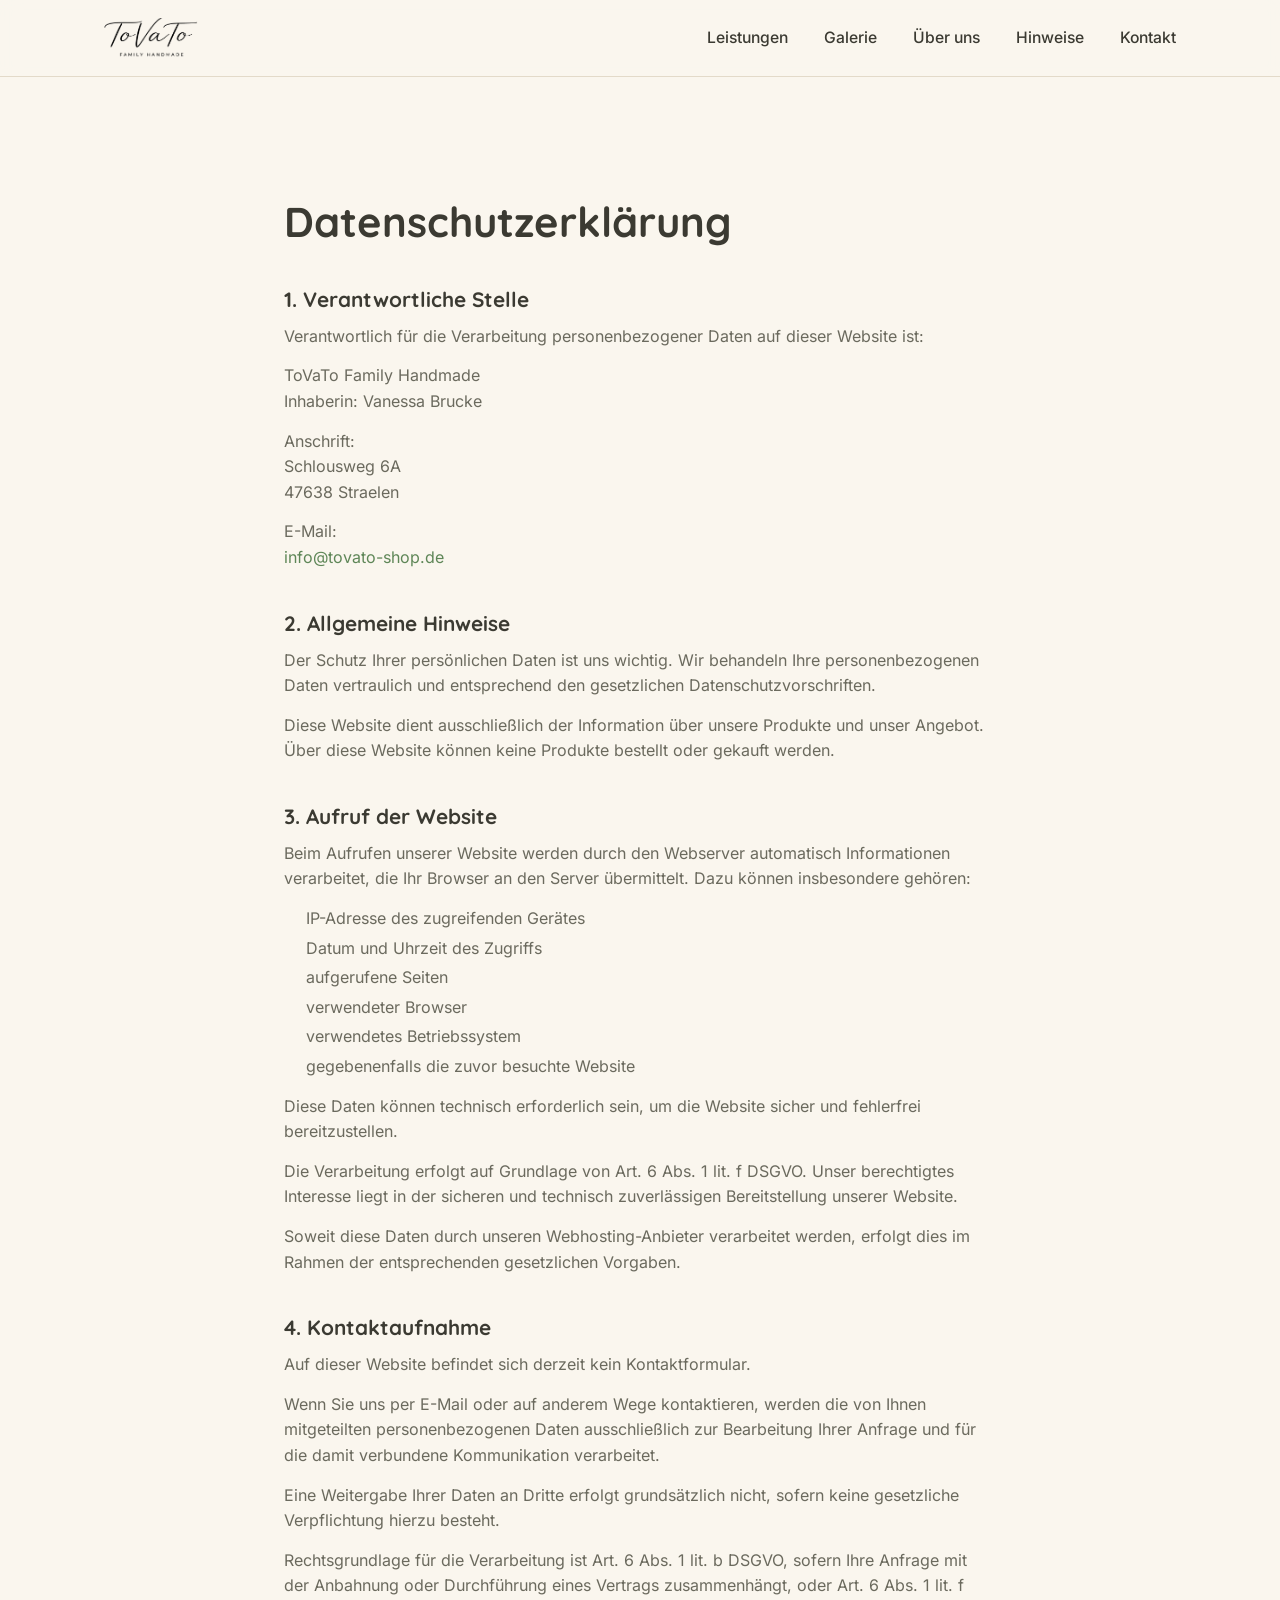
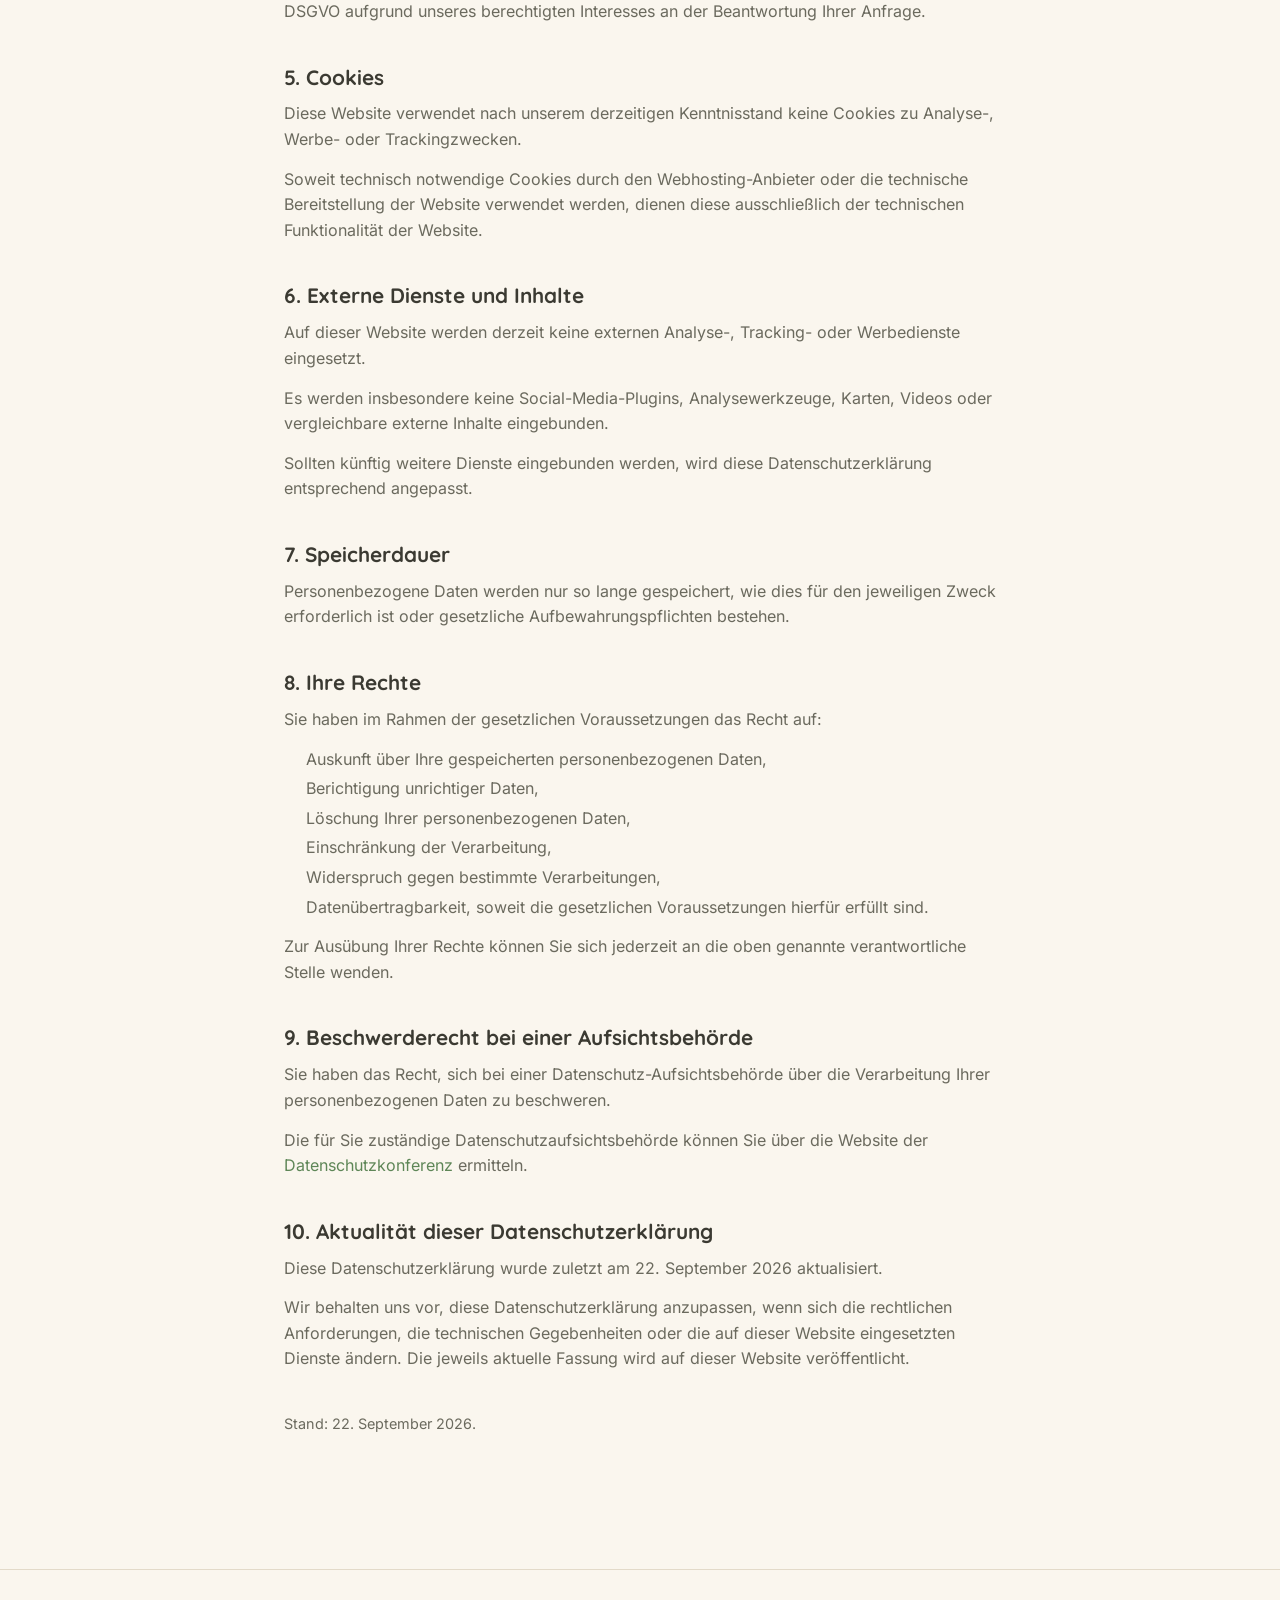
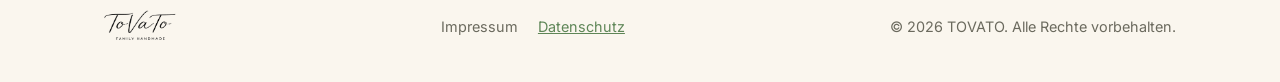
==== datenschutz.html @ 93332eb7 "Impressum, Datenschutzerklärung und lokale Schriften ergänzen - Neue Seiten impressum.html und daten" ====
<!DOCTYPE html>
<html lang="de">
<head>
  <meta charset="UTF-8" />
  <meta name="viewport" content="width=device-width, initial-scale=1.0" />
  <title>Datenschutzerklärung — TOVATO Family Handmade</title>
  <meta name="description" content="Datenschutzerklärung von TOVATO Family Handmade." />

  <link rel="icon" href="assets/img/favicon.svg" type="image/svg+xml" />
  <link rel="stylesheet" href="assets/css/style.css" />
</head>
<body>

  <a class="skip-link" href="#main">Zum Inhalt springen</a>

  <header class="site-header" id="top">
    <div class="container header-inner">
      <a class="logo" href="index.html" aria-label="TOVATO Startseite">
        <img class="logo-img" src="assets/img/logo-transparent.png" alt="TOVATO – Family Handmade" />
      </a>

      <nav class="main-nav" id="main-nav">
        <ul>
          <li><a href="index.html#leistungen">Leistungen</a></li>
          <li><a href="index.html#galerie">Galerie</a></li>
          <li><a href="index.html#ueber-uns">Über uns</a></li>
          <li><a href="index.html#zertifikate">Hinweise</a></li>
          <li><a href="index.html#kontakt">Kontakt</a></li>
        </ul>
      </nav>

      <button class="nav-toggle" id="nav-toggle" aria-expanded="false" aria-controls="main-nav" aria-label="Menü öffnen">
        <span></span>
        <span></span>
        <span></span>
      </button>
    </div>
  </header>

  <main id="main">
    <section class="section">
      <div class="container legal">
        <h1>Datenschutzerklärung</h1>

        <h2>1. Verantwortliche Stelle</h2>
        <p>Verantwortlich für die Verarbeitung personenbezogener Daten auf dieser Website ist:</p>
        <p>
          ToVaTo Family Handmade<br />
          Inhaberin: Vanessa Brucke
        </p>
        <p>
          Anschrift:<br />
          Schlousweg 6A<br />
          47638 Straelen
        </p>
        <p>
          E-Mail:<br />
          <a href="mailto:info@tovato-shop.de">info@tovato-shop.de</a>
        </p>

        <h2>2. Allgemeine Hinweise</h2>
        <p>Der Schutz Ihrer persönlichen Daten ist uns wichtig. Wir behandeln Ihre personenbezogenen Daten vertraulich und entsprechend den gesetzlichen Datenschutzvorschriften.</p>
        <p>Diese Website dient ausschließlich der Information über unsere Produkte und unser Angebot. Über diese Website können keine Produkte bestellt oder gekauft werden.</p>

        <h2>3. Aufruf der Website</h2>
        <p>Beim Aufrufen unserer Website werden durch den Webserver automatisch Informationen verarbeitet, die Ihr Browser an den Server übermittelt. Dazu können insbesondere gehören:</p>
        <ul>
          <li>IP-Adresse des zugreifenden Gerätes</li>
          <li>Datum und Uhrzeit des Zugriffs</li>
          <li>aufgerufene Seiten</li>
          <li>verwendeter Browser</li>
          <li>verwendetes Betriebssystem</li>
          <li>gegebenenfalls die zuvor besuchte Website</li>
        </ul>
        <p>Diese Daten können technisch erforderlich sein, um die Website sicher und fehlerfrei bereitzustellen.</p>
        <p>Die Verarbeitung erfolgt auf Grundlage von Art. 6 Abs. 1 lit. f DSGVO. Unser berechtigtes Interesse liegt in der sicheren und technisch zuverlässigen Bereitstellung unserer Website.</p>
        <p>Soweit diese Daten durch unseren Webhosting-Anbieter verarbeitet werden, erfolgt dies im Rahmen der entsprechenden gesetzlichen Vorgaben.</p>

        <h2>4. Kontaktaufnahme</h2>
        <p>Auf dieser Website befindet sich derzeit kein Kontaktformular.</p>
        <p>Wenn Sie uns per E-Mail oder auf anderem Wege kontaktieren, werden die von Ihnen mitgeteilten personenbezogenen Daten ausschließlich zur Bearbeitung Ihrer Anfrage und für die damit verbundene Kommunikation verarbeitet.</p>
        <p>Eine Weitergabe Ihrer Daten an Dritte erfolgt grundsätzlich nicht, sofern keine gesetzliche Verpflichtung hierzu besteht.</p>
        <p>Rechtsgrundlage für die Verarbeitung ist Art. 6 Abs. 1 lit. b DSGVO, sofern Ihre Anfrage mit der Anbahnung oder Durchführung eines Vertrags zusammenhängt, oder Art. 6 Abs. 1 lit. f DSGVO aufgrund unseres berechtigten Interesses an der Beantwortung Ihrer Anfrage.</p>

        <h2>5. Cookies</h2>
        <p>Diese Website verwendet nach unserem derzeitigen Kenntnisstand keine Cookies zu Analyse-, Werbe- oder Trackingzwecken.</p>
        <p>Soweit technisch notwendige Cookies durch den Webhosting-Anbieter oder die technische Bereitstellung der Website verwendet werden, dienen diese ausschließlich der technischen Funktionalität der Website.</p>

        <h2>6. Externe Dienste und Inhalte</h2>
        <p>Auf dieser Website werden derzeit keine externen Analyse-, Tracking- oder Werbedienste eingesetzt.</p>
        <p>Es werden insbesondere keine Social-Media-Plugins, Analysewerkzeuge, Karten, Videos oder vergleichbare externe Inhalte eingebunden.</p>
        <p>Sollten künftig weitere Dienste eingebunden werden, wird diese Datenschutzerklärung entsprechend angepasst.</p>

        <h2>7. Speicherdauer</h2>
        <p>Personenbezogene Daten werden nur so lange gespeichert, wie dies für den jeweiligen Zweck erforderlich ist oder gesetzliche Aufbewahrungspflichten bestehen.</p>

        <h2>8. Ihre Rechte</h2>
        <p>Sie haben im Rahmen der gesetzlichen Voraussetzungen das Recht auf:</p>
        <ul>
          <li>Auskunft über Ihre gespeicherten personenbezogenen Daten,</li>
          <li>Berichtigung unrichtiger Daten,</li>
          <li>Löschung Ihrer personenbezogenen Daten,</li>
          <li>Einschränkung der Verarbeitung,</li>
          <li>Widerspruch gegen bestimmte Verarbeitungen,</li>
          <li>Datenübertragbarkeit, soweit die gesetzlichen Voraussetzungen hierfür erfüllt sind.</li>
        </ul>
        <p>Zur Ausübung Ihrer Rechte können Sie sich jederzeit an die oben genannte verantwortliche Stelle wenden.</p>

        <h2>9. Beschwerderecht bei einer Aufsichtsbehörde</h2>
        <p>Sie haben das Recht, sich bei einer Datenschutz-Aufsichtsbehörde über die Verarbeitung Ihrer personenbezogenen Daten zu beschweren.</p>
        <p>Die für Sie zuständige Datenschutzaufsichtsbehörde können Sie über die Website der <a href="https://www.datenschutzkonferenz-online.de/datenschutzaufsichtsbehoerden.html" target="_blank" rel="noopener">Datenschutzkonferenz</a> ermitteln.</p>

        <h2>10. Aktualität dieser Datenschutzerklärung</h2>
        <p>Diese Datenschutzerklärung wurde zuletzt am 22. September 2026 aktualisiert.</p>
        <p>Wir behalten uns vor, diese Datenschutzerklärung anzupassen, wenn sich die rechtlichen Anforderungen, die technischen Gegebenheiten oder die auf dieser Website eingesetzten Dienste ändern. Die jeweils aktuelle Fassung wird auf dieser Website veröffentlicht.</p>
        <p class="legal-stand">Stand: 22. September 2026.</p>
      </div>
    </section>
  </main>

  <footer class="site-footer">
    <div class="container footer-inner">
      <a class="logo logo-footer" href="index.html" aria-label="TOVATO Startseite">
        <img class="logo-img" src="assets/img/logo-transparent.png" alt="TOVATO – Family Handmade" />
      </a>
      <ul class="footer-links">
        <li><a href="impressum.html">Impressum</a></li>
        <li><a href="datenschutz.html" aria-current="page">Datenschutz</a></li>
      </ul>
      <p class="footer-copy">&copy; 2026 TOVATO. Alle Rechte vorbehalten.</p>
    </div>
  </footer>

  <script src="assets/js/main.js"></script>
</body>
</html>
---- assets/css/style.css ----
/* ---------- Fonts (lokal gehostet, SIL Open Font License) ---------- */
@font-face {
  font-family: 'Quicksand';
  font-style: normal;
  font-weight: 500 700;
  font-display: swap;
  src: url('../fonts/quicksand-latin-ext.woff2') format('woff2');
  unicode-range: U+0100-02BA, U+02BD-02C5, U+02C7-02CC, U+02CE-02D7, U+02DD-02FF, U+0304, U+0308, U+0329, U+1D00-1DBF, U+1E00-1E9F, U+1EF2-1EFF, U+2020, U+20A0-20AB, U+20AD-20C0, U+2113, U+2C60-2C7F, U+A720-A7FF;
}

@font-face {
  font-family: 'Quicksand';
  font-style: normal;
  font-weight: 500 700;
  font-display: swap;
  src: url('../fonts/quicksand-latin.woff2') format('woff2');
  unicode-range: U+0000-00FF, U+0131, U+0152-0153, U+02BB-02BC, U+02C6, U+02DA, U+02DC, U+0304, U+0308, U+0329, U+2000-206F, U+20AC, U+2122, U+2191, U+2193, U+2212, U+2215, U+FEFF, U+FFFD;
}

@font-face {
  font-family: 'Inter';
  font-style: normal;
  font-weight: 400 600;
  font-display: swap;
  src: url('../fonts/inter-latin-ext.woff2') format('woff2');
  unicode-range: U+0100-02BA, U+02BD-02C5, U+02C7-02CC, U+02CE-02D7, U+02DD-02FF, U+0304, U+0308, U+0329, U+1D00-1DBF, U+1E00-1E9F, U+1EF2-1EFF, U+2020, U+20A0-20AB, U+20AD-20C0, U+2113, U+2C60-2C7F, U+A720-A7FF;
}

@font-face {
  font-family: 'Inter';
  font-style: normal;
  font-weight: 400 600;
  font-display: swap;
  src: url('../fonts/inter-latin.woff2') format('woff2');
  unicode-range: U+0000-00FF, U+0131, U+0152-0153, U+02BB-02BC, U+02C6, U+02DA, U+02DC, U+0304, U+0308, U+0329, U+2000-206F, U+20AC, U+2122, U+2191, U+2193, U+2212, U+2215, U+FEFF, U+FFFD;
}

/* ---------- Design tokens ---------- */
:root {
  --color-bg: #FAF6EE;
  --color-bg-alt: #F1EAD9;
  --color-surface: #FFFFFF;
  --color-green: #B9D2AE;
  --color-green-dark: #7FA377;
  --color-green-darker: #5E8657;
  --color-green-light: #E3EEDC;
  --color-text: #3B3A32;
  --color-text-muted: #6B6A5E;
  --color-border: #E3DAC9;

  --font-heading: 'Quicksand', 'Inter', system-ui, sans-serif;
  --font-body: 'Inter', system-ui, sans-serif;

  --container-width: 1120px;
  --radius-sm: 3px;
  --radius-md: 6px;
  --radius-lg: 10px;
  --radius-badge: 4px;

  --shadow-soft: 0 12px 32px rgba(94, 134, 87, 0.10);
}

/* ---------- Reset ---------- */
* {
  box-sizing: border-box;
  margin: 0;
  padding: 0;
}

html {
  scroll-behavior: smooth;
}

body {
  font-family: var(--font-body);
  background: var(--color-bg);
  color: var(--color-text);
  line-height: 1.6;
  -webkit-font-smoothing: antialiased;
}

img, svg {
  display: block;
  max-width: 100%;
}

a {
  color: inherit;
  text-decoration: none;
}

ul {
  list-style: none;
}

h1, h2, h3 {
  font-family: var(--font-heading);
  font-weight: 700;
  line-height: 1.2;
  color: var(--color-text);
}

.container {
  width: 100%;
  max-width: var(--container-width);
  margin: 0 auto;
  padding: 0 24px;
}

.skip-link {
  position: absolute;
  left: -999px;
  top: 0;
  background: var(--color-green-dark);
  color: #fff;
  padding: 12px 20px;
  border-radius: 0 0 8px 0;
  z-index: 200;
}

.skip-link:focus {
  left: 0;
}

/* ---------- Buttons ---------- */
.btn {
  display: inline-flex;
  align-items: center;
  justify-content: center;
  padding: 14px 28px;
  border-radius: var(--radius-sm);
  font-family: var(--font-heading);
  font-weight: 600;
  font-size: 0.98rem;
  transition: transform 0.2s ease, box-shadow 0.2s ease, background 0.2s ease;
  border: 1.5px solid transparent;
}

.btn-primary {
  background: var(--color-green-dark);
  color: #fff;
}

.btn-primary:hover {
  background: var(--color-green-darker);
  transform: translateY(-2px);
  box-shadow: var(--shadow-soft);
}

.btn-secondary {
  background: transparent;
  border-color: var(--color-green-dark);
  color: var(--color-green-darker);
}

.btn-secondary:hover {
  background: var(--color-green-light);
  transform: translateY(-2px);
}

/* ---------- Header ---------- */
.site-header {
  position: sticky;
  top: 0;
  z-index: 100;
  background: rgba(250, 246, 238, 0.85);
  backdrop-filter: blur(10px);
  border-bottom: 1px solid var(--color-border);
}

.header-inner {
  display: flex;
  align-items: center;
  justify-content: space-between;
  height: 76px;
}

.logo {
  display: flex;
  align-items: center;
  gap: 10px;
}

.logo-img {
  height: 42px;
  width: auto;
}

.logo-footer .logo-img {
  height: 32px;
}

.main-nav ul {
  display: flex;
  gap: 36px;
}

.main-nav a {
  font-weight: 500;
  font-size: 0.98rem;
  position: relative;
  padding: 6px 0;
}

.main-nav a::after {
  content: "";
  position: absolute;
  left: 0;
  bottom: 0;
  width: 0;
  height: 2px;
  background: var(--color-green-dark);
  transition: width 0.25s ease;
}

.main-nav a:hover::after {
  width: 100%;
}

.nav-toggle {
  display: none;
  flex-direction: column;
  justify-content: center;
  gap: 5px;
  width: 42px;
  height: 42px;
  border-radius: var(--radius-sm);
  border: 1.5px solid var(--color-border);
  background: var(--color-surface);
  cursor: pointer;
}

.nav-toggle span {
  display: block;
  width: 18px;
  height: 2px;
  margin: 0 auto;
  background: var(--color-text);
  transition: transform 0.25s ease, opacity 0.25s ease;
}

.nav-toggle.open span:nth-child(1) {
  transform: translateY(7px) rotate(45deg);
}

.nav-toggle.open span:nth-child(2) {
  opacity: 0;
}

.nav-toggle.open span:nth-child(3) {
  transform: translateY(-7px) rotate(-45deg);
}

/* ---------- Sections ---------- */
.section {
  padding: 120px 0;
}

.section-alt {
  background: var(--color-bg-alt);
}

.eyebrow {
  display: inline-block;
  font-family: var(--font-heading);
  font-weight: 600;
  letter-spacing: 0.12em;
  text-transform: uppercase;
  font-size: 0.8rem;
  color: var(--color-green-darker);
  margin-bottom: 14px;
}

.section-heading {
  max-width: 640px;
  margin: 0 auto 56px;
  text-align: center;
}

.section-heading h2 {
  font-size: clamp(1.8rem, 3vw, 2.4rem);
  margin-bottom: 16px;
}

.section-lead {
  color: var(--color-text-muted);
  font-size: 1.05rem;
}

/* ---------- Hero ---------- */
.hero {
  position: relative;
  overflow: hidden;
  padding: 140px 0 120px;
}

.hero-blob {
  position: absolute;
  top: -220px;
  right: -180px;
  width: 480px;
  height: 480px;
  background: var(--color-green-light);
  transform: rotate(18deg);
  opacity: 0.6;
  z-index: 0;
}

.hero-blob::after {
  content: "";
  position: absolute;
  inset: 60px;
  border: 1.5px solid var(--color-green-dark);
  opacity: 0.35;
  transform: rotate(12deg);
}

.hero-inner {
  position: relative;
  z-index: 1;
  display: grid;
  grid-template-columns: 1.05fr 0.95fr;
  gap: 56px;
  align-items: center;
}

.hero h1 {
  font-size: clamp(2.4rem, 5vw, 3.6rem);
  margin-bottom: 24px;
}

.hero-text {
  font-size: 1.1rem;
  color: var(--color-text-muted);
  max-width: 560px;
  margin-bottom: 40px;
}

.hero-actions {
  display: flex;
  gap: 16px;
  flex-wrap: wrap;
}

.hero-media {
  position: relative;
  border-radius: var(--radius-md);
  overflow: hidden;
  box-shadow: var(--shadow-soft);
  border: 1px solid var(--color-border);
  aspect-ratio: 4 / 3.4;
}

.hero-media img {
  width: 100%;
  height: 100%;
  object-fit: cover;
}

/* ---------- About ---------- */
.about-grid {
  display: grid;
  grid-template-columns: 0.8fr 1.2fr;
  gap: 64px;
  align-items: center;
}

.about-visual {
  display: flex;
  justify-content: center;
}

.about-shape {
  width: 280px;
  height: 340px;
  display: flex;
  align-items: center;
  justify-content: center;
  background: var(--color-surface);
  border-radius: var(--radius-md);
  box-shadow: var(--shadow-soft);
  overflow: hidden;
}

.about-shape img {
  width: 100%;
  height: 100%;
  object-fit: cover;
}

.about-content h2 {
  font-size: clamp(1.8rem, 3vw, 2.4rem);
  margin-bottom: 20px;
}

.about-content p {
  color: var(--color-text-muted);
  margin-bottom: 18px;
  max-width: 560px;
}

/* ---------- Hinweise (Accordion) ---------- */
.info-accordion-list {
  display: flex;
  flex-direction: column;
  gap: 16px;
  max-width: 820px;
  margin: 0 auto;
}

.info-accordion {
  background: var(--color-surface);
  border: 1px solid var(--color-border);
  border-radius: var(--radius-sm);
  padding: 8px 28px;
}

.info-accordion summary {
  list-style: none;
  cursor: pointer;
  font-family: var(--font-heading);
  font-weight: 600;
  font-size: 1.15rem;
  padding: 20px 0;
  display: flex;
  align-items: center;
  justify-content: space-between;
  gap: 16px;
}

.info-accordion summary::-webkit-details-marker {
  display: none;
}

.info-accordion summary::after {
  content: "+";
  flex: 0 0 auto;
  font-size: 1.4rem;
  font-weight: 400;
  color: var(--color-green-darker);
  transition: transform 0.25s ease;
}

.info-accordion[open] summary::after {
  transform: rotate(45deg);
}

.info-content {
  padding: 4px 0 28px;
  border-top: 1px solid var(--color-border);
}

.info-content h4 {
  font-family: var(--font-heading);
  font-weight: 600;
  font-size: 1rem;
  color: var(--color-green-darker);
  margin: 24px 0 10px;
}

.info-content p {
  color: var(--color-text-muted);
  font-size: 0.95rem;
  margin-top: 14px;
}

.info-content p:first-child {
  margin-top: 20px;
}

.info-content ul {
  margin-top: 14px;
  padding-left: 4px;
}

.info-content li {
  position: relative;
  padding-left: 22px;
  color: var(--color-text-muted);
  font-size: 0.95rem;
  margin-top: 8px;
}

.info-content li::before {
  content: "";
  position: absolute;
  left: 4px;
  top: 9px;
  width: 6px;
  height: 6px;
  border-radius: 50%;
  background: var(--color-green-dark);
}

.info-note {
  font-style: italic;
  font-size: 0.88rem;
}

/* ---------- Services ---------- */
.service-grid {
  display: grid;
  grid-template-columns: repeat(5, 1fr);
  gap: 20px;
}

.service-card {
  background: var(--color-surface);
  border: 1px solid var(--color-border);
  border-radius: var(--radius-sm);
  padding: 28px 22px;
  text-align: left;
  transition: transform 0.25s ease, box-shadow 0.25s ease;
}

.service-card:hover {
  transform: translateY(-4px);
  box-shadow: var(--shadow-soft);
}

.service-icon {
  width: 52px;
  height: 52px;
  display: flex;
  align-items: center;
  justify-content: center;
  background: var(--color-green-light);
  border-radius: var(--radius-badge);
  margin-bottom: 20px;
}

.service-card h3 {
  font-size: 1.02rem;
  margin-bottom: 10px;
}

.service-card p {
  color: var(--color-text-muted);
  font-size: 0.9rem;
}

/* ---------- Gallery carousel ---------- */
.carousel {
  position: relative;
  display: flex;
  align-items: center;
  gap: 16px;
}

.carousel-track {
  display: flex;
  gap: 20px;
  overflow-x: auto;
  scroll-snap-type: x mandatory;
  scroll-behavior: smooth;
  padding: 6px 6px 20px;
  margin: 0 -6px;
  scrollbar-width: thin;
  scrollbar-color: var(--color-green-dark) transparent;
}

.carousel-track:focus-visible {
  outline: 2px solid var(--color-green-dark);
  outline-offset: 4px;
}

.carousel-track::-webkit-scrollbar {
  height: 6px;
}

.carousel-track::-webkit-scrollbar-track {
  background: var(--color-border);
  border-radius: 999px;
}

.carousel-track::-webkit-scrollbar-thumb {
  background: var(--color-green-dark);
  border-radius: 999px;
}

.carousel-item {
  flex: 0 0 auto;
  scroll-snap-align: center;
  width: min(360px, 78vw);
  aspect-ratio: 1 / 1;
  overflow: hidden;
  border-radius: var(--radius-sm);
  border: 1px solid var(--color-border);
  background: var(--color-surface);
}

.carousel-item img {
  width: 100%;
  height: 100%;
  object-fit: cover;
  transition: transform 0.4s ease;
}

.carousel-item:hover img {
  transform: scale(1.06);
}

.carousel-btn {
  flex: 0 0 auto;
  display: flex;
  align-items: center;
  justify-content: center;
  width: 46px;
  height: 46px;
  border-radius: 50%;
  border: 1.5px solid var(--color-border);
  background: var(--color-surface);
  color: var(--color-green-darker);
  cursor: pointer;
  transition: transform 0.2s ease, box-shadow 0.2s ease, background 0.2s ease;
}

.carousel-btn:hover {
  background: var(--color-green-light);
  transform: translateY(-2px);
  box-shadow: var(--shadow-soft);
}

/* ---------- Contact ---------- */
.contact-grid {
  display: grid;
  grid-template-columns: repeat(3, 1fr);
  gap: 24px;
}

.contact-grid-single {
  grid-template-columns: 1fr;
  max-width: 360px;
  margin: 0 auto;
}

.contact-card {
  display: block;
  background: var(--color-surface);
  border: 1px solid var(--color-border);
  border-radius: var(--radius-sm);
  padding: 32px;
  transition: transform 0.25s ease, box-shadow 0.25s ease;
}

a.contact-card:hover {
  transform: translateY(-4px);
  box-shadow: var(--shadow-soft);
}

.contact-icon {
  width: 52px;
  height: 52px;
  display: flex;
  align-items: center;
  justify-content: center;
  background: var(--color-green-light);
  border-radius: var(--radius-badge);
  margin-bottom: 20px;
}

.contact-card h3 {
  font-size: 1.05rem;
  margin-bottom: 8px;
}

.contact-card p {
  color: var(--color-text-muted);
}

/* ---------- Footer ---------- */
.site-footer {
  border-top: 1px solid var(--color-border);
  padding: 40px 0;
}

.footer-inner {
  display: flex;
  align-items: center;
  justify-content: space-between;
  flex-wrap: wrap;
  gap: 16px;
}

.footer-copy {
  color: var(--color-text-muted);
  font-size: 0.9rem;
}

.footer-links {
  display: flex;
  gap: 20px;
  list-style: none;
  font-size: 0.9rem;
}

.footer-links a {
  color: var(--color-text-muted);
  text-decoration: none;
}

.footer-links a:hover,
.footer-links a[aria-current="page"] {
  color: var(--color-green-darker);
  text-decoration: underline;
}

/* ---------- Rechtliche Seiten ---------- */
.legal {
  max-width: 760px;
}

.legal h1 {
  font-family: var(--font-heading);
  font-size: clamp(2rem, 4vw, 2.6rem);
  margin-bottom: 32px;
}

.legal h2 {
  font-family: var(--font-heading);
  font-size: 1.3rem;
  margin: 40px 0 12px;
}

.legal p,
.legal ul {
  margin-bottom: 14px;
  color: var(--color-text-muted);
}

.legal ul {
  padding-left: 22px;
}

.legal li {
  margin-bottom: 4px;
}

.legal a {
  color: var(--color-green-darker);
}

.legal .legal-stand {
  margin-top: 40px;
  font-size: 0.9rem;
}

/* ---------- Scroll reveal ---------- */
.reveal {
  opacity: 0;
  transform: translateY(18px);
  transition: opacity 0.6s ease, transform 0.6s ease;
}

.reveal.is-visible {
  opacity: 1;
  transform: translateY(0);
}

/* ---------- Responsive ---------- */
@media (max-width: 960px) {
  .hero-inner {
    grid-template-columns: 1fr;
  }

  .hero-media {
    aspect-ratio: 16 / 9;
    order: -1;
  }
}

@media (max-width: 860px) {
  .about-grid {
    grid-template-columns: 1fr;
    gap: 40px;
    text-align: center;
  }

  .about-content p {
    margin-left: auto;
    margin-right: auto;
  }

  .about-shape {
    margin: 0 auto;
  }

  .service-grid {
    grid-template-columns: repeat(2, 1fr);
  }

  .contact-grid {
    grid-template-columns: 1fr;
  }
}

@media (max-width: 640px) {
  .carousel-btn {
    display: none;
  }
}

@media (max-width: 720px) {
  .main-nav {
    position: absolute;
    top: 76px;
    left: 0;
    right: 0;
    background: var(--color-bg);
    border-bottom: 1px solid var(--color-border);
    max-height: 0;
    overflow: hidden;
    transition: max-height 0.3s ease;
  }

  .main-nav.open {
    max-height: 380px;
  }

  .main-nav ul {
    flex-direction: column;
    gap: 0;
    padding: 8px 24px 20px;
  }

  .main-nav li {
    border-bottom: 1px solid var(--color-border);
  }

  .main-nav a {
    display: block;
    padding: 14px 0;
  }

  .nav-toggle {
    display: flex;
  }

  .section {
    padding: 80px 0;
  }

  .hero {
    padding: 100px 0 80px;
  }

  .service-grid {
    grid-template-columns: 1fr;
  }

  .info-accordion {
    padding: 4px 18px;
  }
}
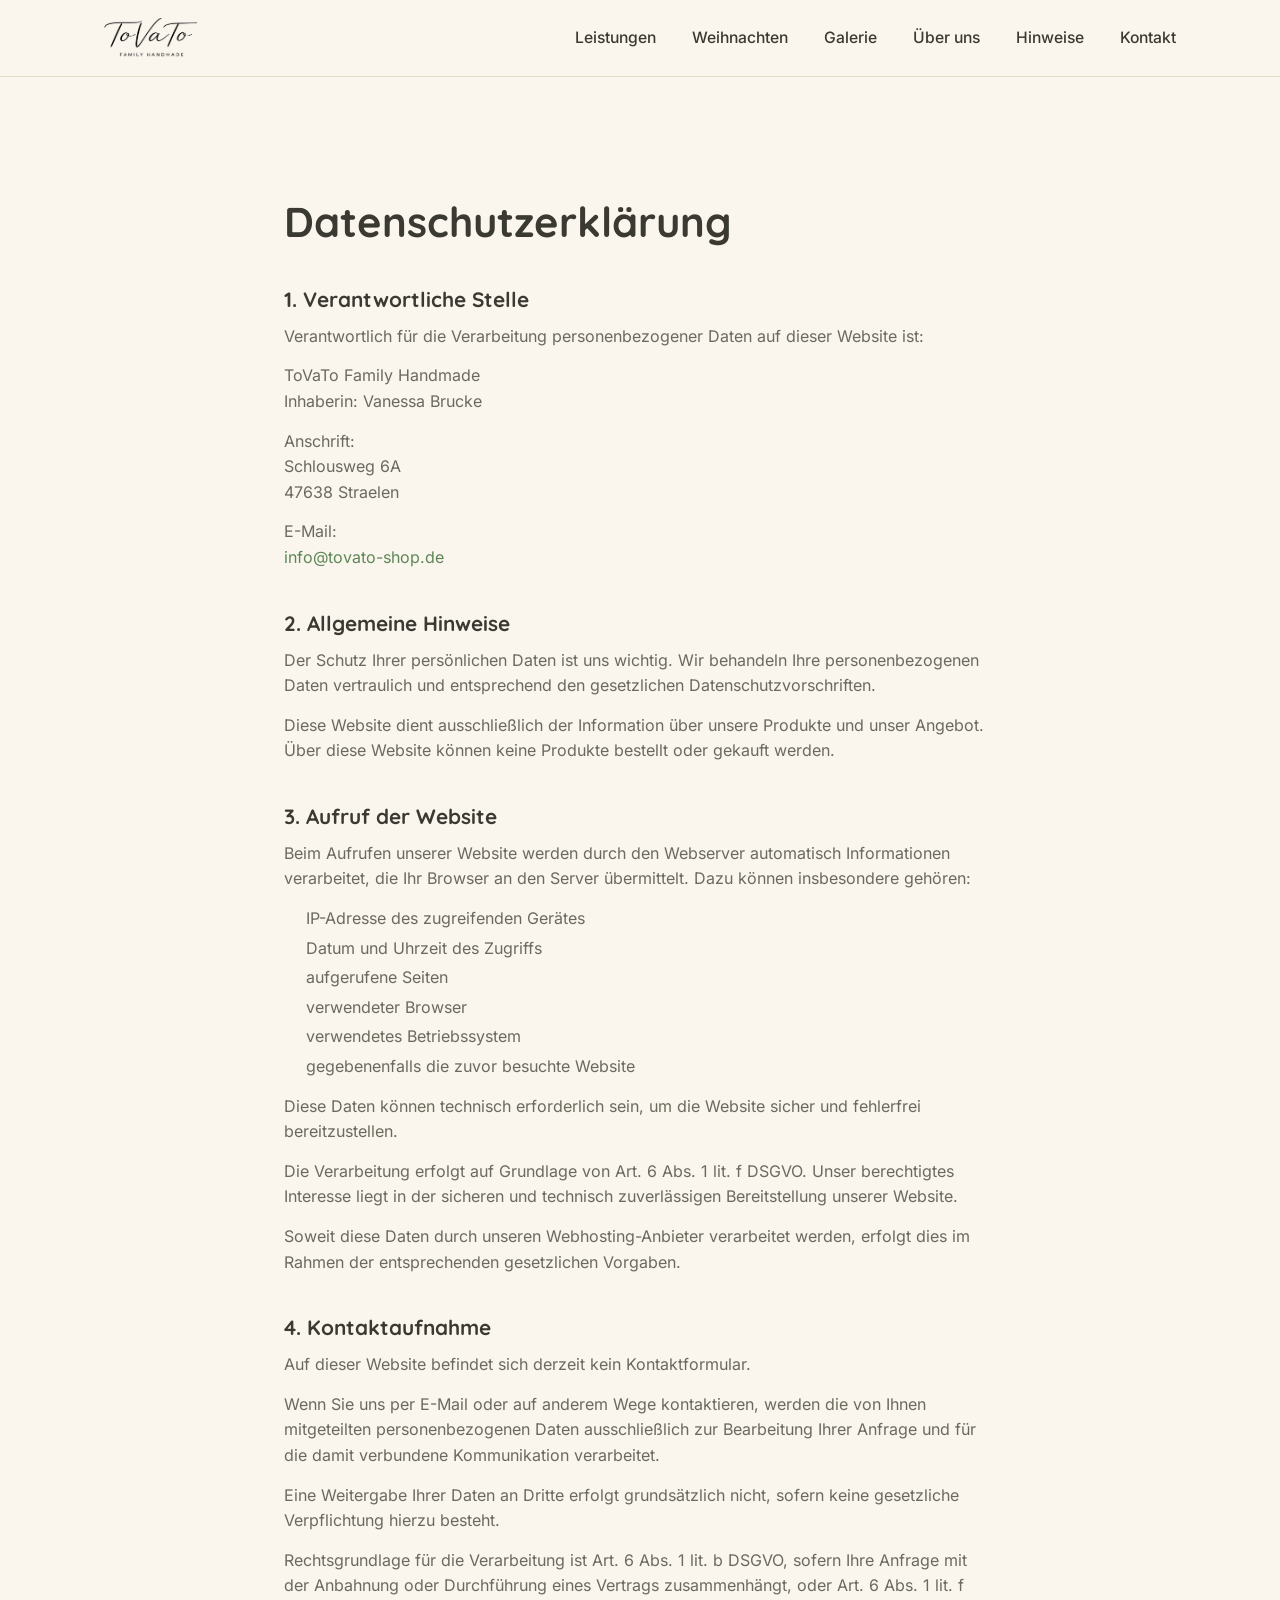
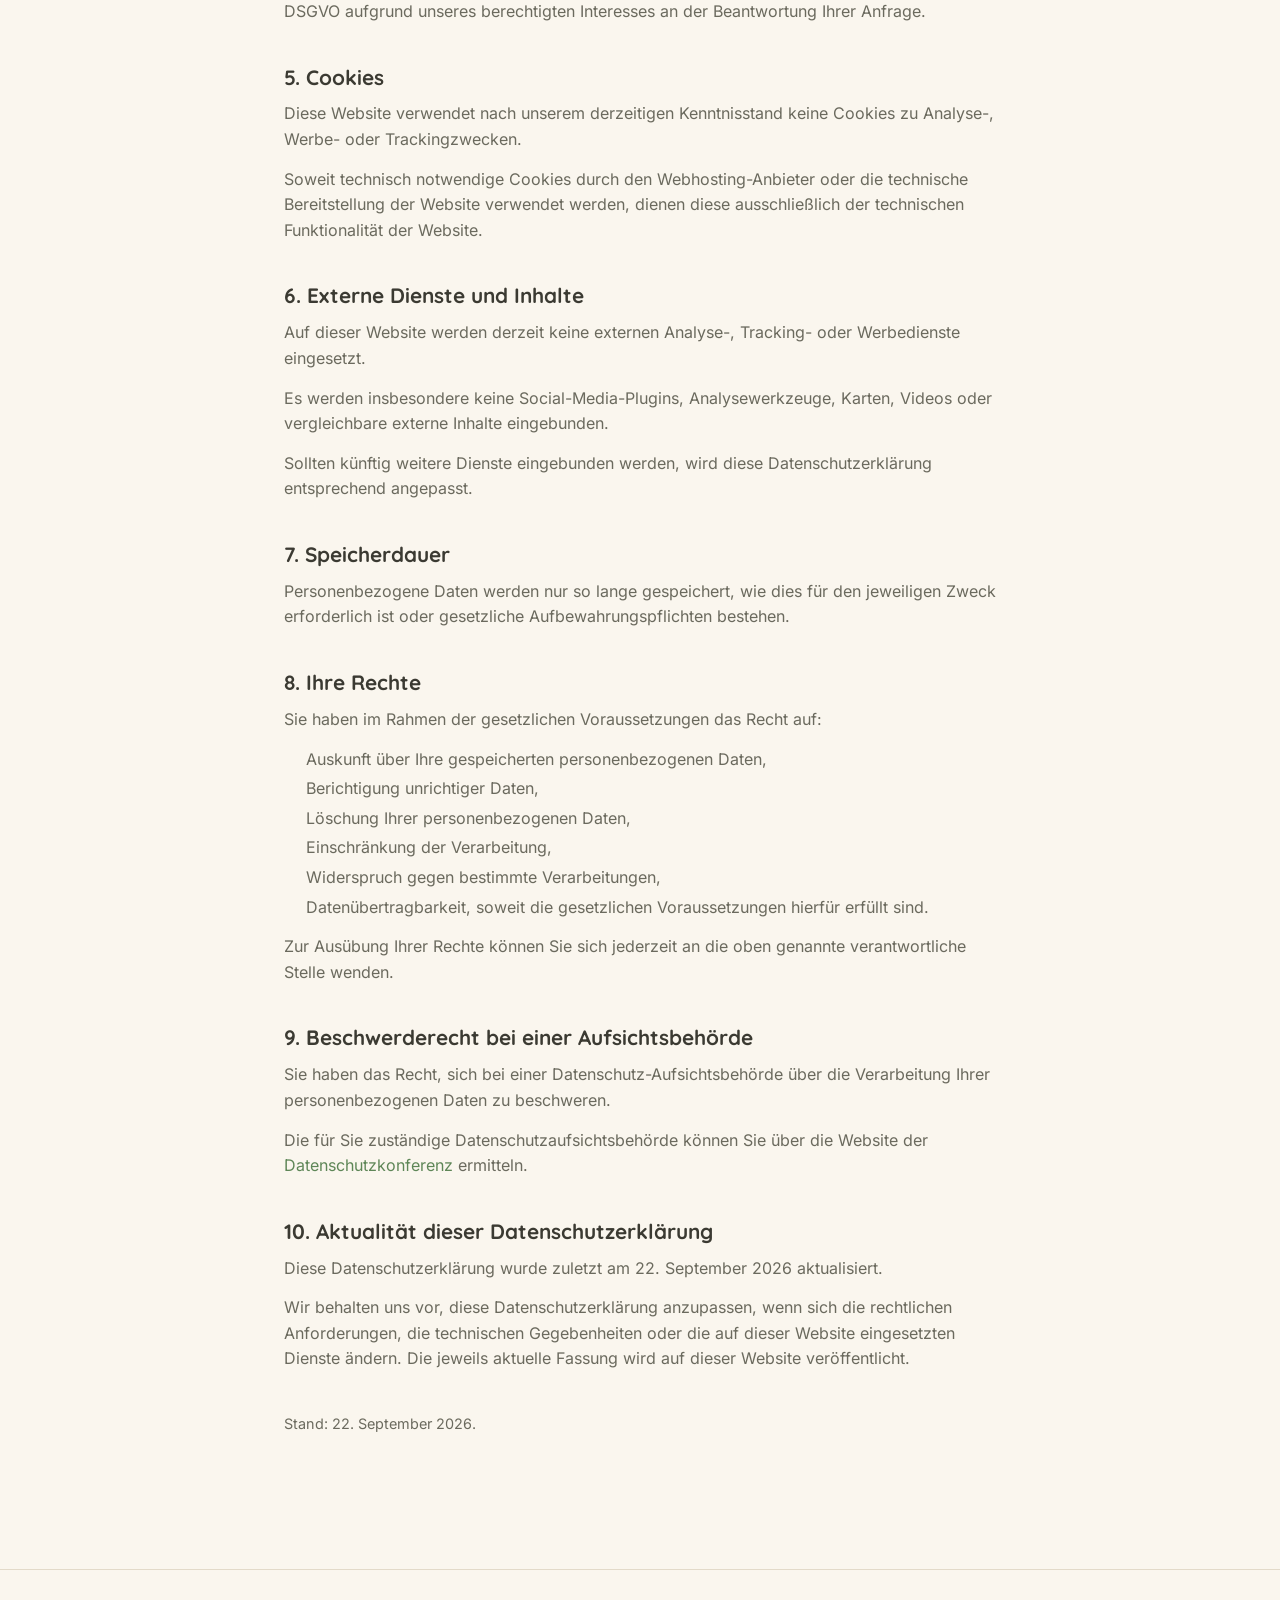
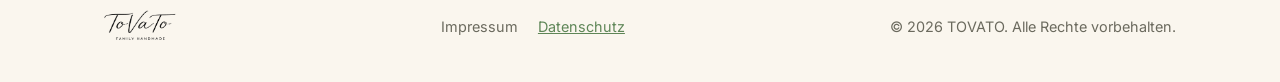
==== commit f8e503d1: "Weihnachtskollektion als eigene Sektion mit 16 Produktbildern - Neue Sektion "Weihnachtskollektion" " ====
--- a/datenschutz.html
+++ b/datenschutz.html
@@ -22,6 +22,7 @@
       <nav class="main-nav" id="main-nav">
         <ul>
           <li><a href="index.html#leistungen">Leistungen</a></li>
+          <li><a href="index.html#weihnachten">Weihnachten</a></li>
           <li><a href="index.html#galerie">Galerie</a></li>
           <li><a href="index.html#ueber-uns">Über uns</a></li>
           <li><a href="index.html#zertifikate">Hinweise</a></li>
